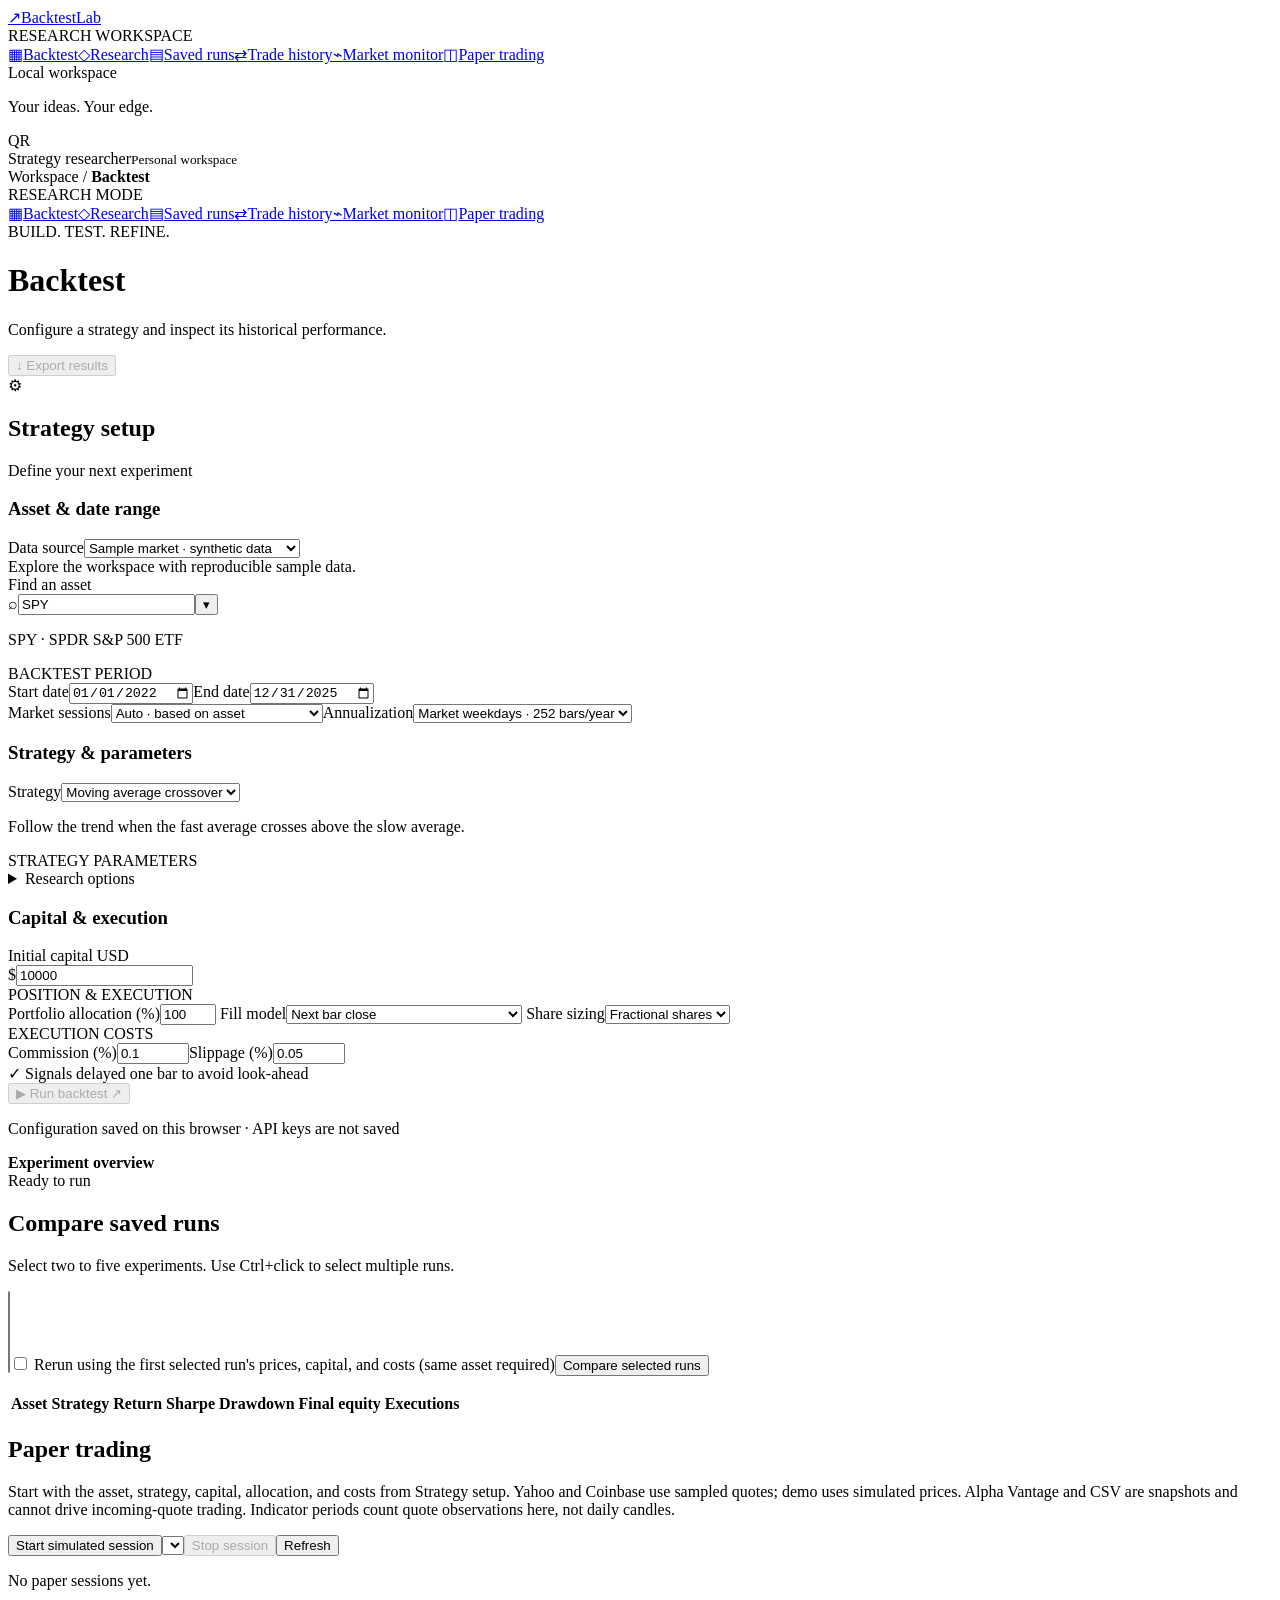
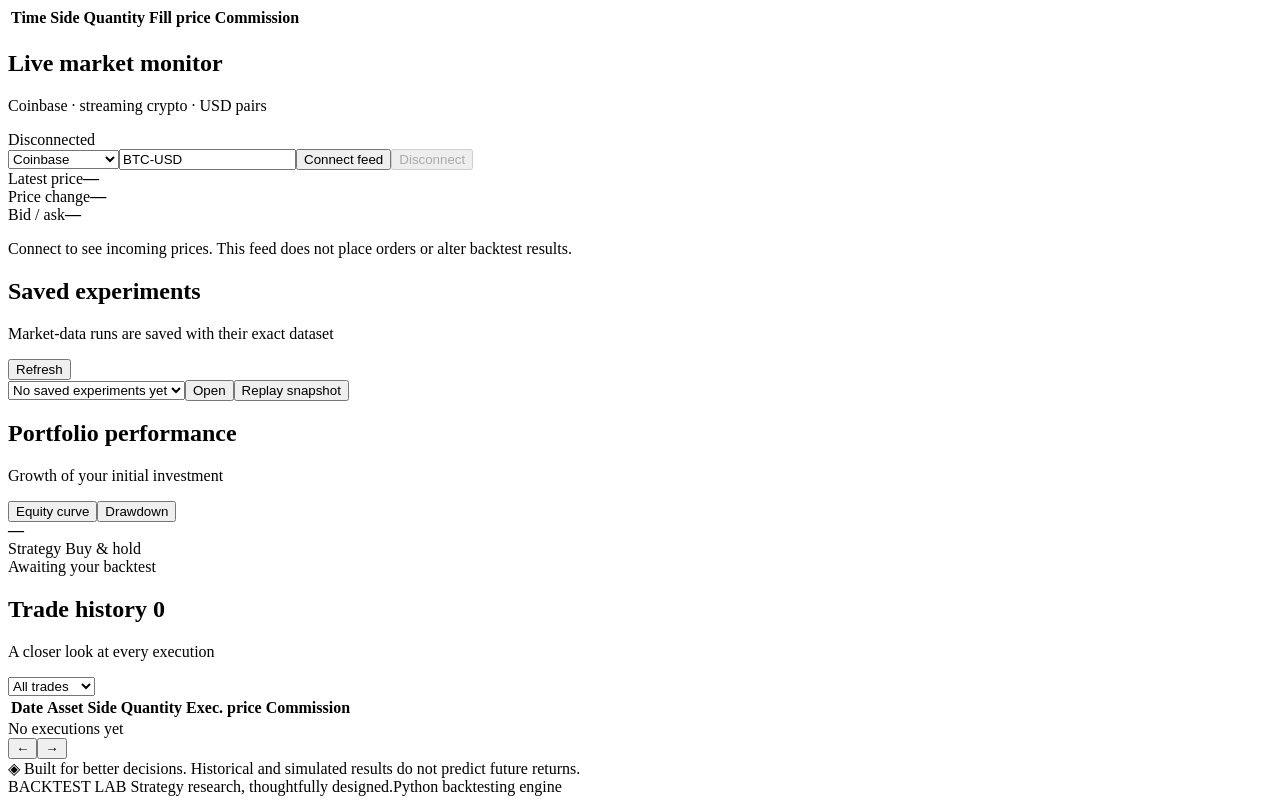
==== web/index.html @ a2100262 "Initial Backtesting Lab Project" ====
<!doctype html>
<html lang="en">
<head><meta charset="utf-8"><meta name="viewport" content="width=device-width,initial-scale=1"><title>Backtest Lab · Strategy workspace</title><link rel="stylesheet" href="/style.css"><script src="/live.js" defer></script><script src="/research-ui.js" defer></script><script src="/navigation.js" defer></script></head>
<body>
<aside class="sidebar"><a class="brand" href="/" aria-label="Backtest Lab home"><span class="brand-icon">↗</span>Backtest<span>Lab</span></a><div class="workspace-label">RESEARCH WORKSPACE</div><nav aria-label="Workspace pages"><a class="nav" href="#backtest" data-nav-page="backtest" aria-label="Backtest"><span aria-hidden="true">▦</span><span class="nav-label">Backtest</span></a><a class="nav" href="#research" data-nav-page="research" aria-label="Research"><span aria-hidden="true">◇</span><span class="nav-label">Research</span></a><a class="nav" href="#saved" data-nav-page="saved" aria-label="Saved runs"><span aria-hidden="true">▤</span><span class="nav-label">Saved runs</span></a><a class="nav" href="#trades" data-nav-page="trades" aria-label="Trade history"><span aria-hidden="true">⇄</span><span class="nav-label">Trade history</span></a><a class="nav" href="#monitor" data-nav-page="monitor" aria-label="Market monitor"><span aria-hidden="true">⌁</span><span class="nav-label">Market monitor</span></a><a class="nav" href="#paper" data-nav-page="paper" aria-label="Paper trading"><span aria-hidden="true">◫</span><span class="nav-label">Paper trading</span></a></nav><div class="sidebar-bottom"><div class="local-status"><i></i> Local workspace</div><p>Your ideas. Your edge.</p><div class="profile"><span class="avatar">QR</span><div>Strategy researcher<small>Personal workspace</small></div></div></div></aside>
<div class="app"><header class="topbar"><div>Workspace <span>/</span> <strong id="workspace-title">Backtest</strong></div><span class="pill">RESEARCH MODE</span></header>
<nav class="mobile-nav" aria-label="Mobile workspace pages"><a class="nav" href="#backtest" data-nav-page="backtest" aria-label="Backtest"><span aria-hidden="true">▦</span><span class="nav-label">Backtest</span></a><a class="nav" href="#research" data-nav-page="research" aria-label="Research"><span aria-hidden="true">◇</span><span class="nav-label">Research</span></a><a class="nav" href="#saved" data-nav-page="saved" aria-label="Saved runs"><span aria-hidden="true">▤</span><span class="nav-label">Saved runs</span></a><a class="nav" href="#trades" data-nav-page="trades" aria-label="Trade history"><span aria-hidden="true">⇄</span><span class="nav-label">Trade history</span></a><a class="nav" href="#monitor" data-nav-page="monitor" aria-label="Market monitor"><span aria-hidden="true">⌁</span><span class="nav-label">Market monitor</span></a><a class="nav" href="#paper" data-nav-page="paper" aria-label="Paper trading"><span aria-hidden="true">◫</span><span class="nav-label">Paper trading</span></a></nav><main id="overview"><div class="page-heading"><div><div class="eyebrow">BUILD. TEST. REFINE.</div><h1 id="page-title">Backtest</h1><p id="page-description">Configure a strategy and inspect its historical performance.</p></div><button class="button secondary" id="export" disabled><span>↓</span> Export results</button></div>
<div class="studio-grid"><section class="panel config" id="configuration"><div class="panel-heading"><div class="section-icon">⚙</div><div><h2>Strategy setup</h2><p>Define your next experiment</p></div></div>
<form id="config"><div class="setup-column"><h3 class="setup-heading">Asset & date range</h3>
<label>Data source<select name="source" id="source"><option value="demo">Sample market · synthetic data</option><option value="market">Yahoo Finance · equities &amp; ETFs</option><option value="coinbase">Coinbase · crypto</option><option value="alpha">Alpha Vantage · equities</option><option value="csv">CSV upload · your own data</option></select></label>
<div class="demo-note" id="source-note">Explore the workspace with reproducible sample data.</div>
<div id="alpha-settings" hidden>
<label>Alpha Vantage API key<input name="api_key" type="password" autocomplete="off" placeholder="API key or server environment variable" disabled></label>
<label>History depth<select name="outputsize" id="outputsize" disabled><option value="compact">Latest 100 bars · compact</option><option value="full">Full history · premium key</option></select></label>
<p class="strategy-description">Your key is used for this request and is not saved. <a href="https://www.alphavantage.co/support/#api-key" target="_blank" rel="noopener noreferrer">Get an API key ↗</a></p>
</div>
<div id="csv-settings" hidden><label>Daily prices CSV<input id="csv-file" type="file" accept=".csv,text/csv" disabled></label><p class="strategy-description">Date and Close are required. One row per day, up to 2 MB. Prices should be in USD.</p><button type="button" class="text-button" id="csv-template">↓ Download CSV example</button><p id="csv-status" class="strategy-description" role="status"></p></div>
<div class="asset-picker" id="asset-picker"><label for="asset-search">Find an asset</label><div class="input-icon"><span aria-hidden="true">⌕</span><input type="search" id="asset-search" value="SPY" placeholder="Search a name or symbol…" autocomplete="off" spellcheck="false" role="combobox" aria-autocomplete="list" aria-expanded="false" aria-controls="asset-options" aria-describedby="asset-selection" required><button type="button" id="asset-toggle" class="asset-toggle" aria-label="Browse assets" aria-controls="asset-options">▾</button></div><input type="hidden" name="ticker" id="ticker-input" value="SPY"><div id="asset-suggestions" class="asset-suggestions" hidden><div class="asset-search-heading" id="asset-search-heading">Browse assets</div><div id="asset-options" role="listbox" aria-label="Matching assets"></div><div id="asset-search-note" class="asset-search-note" role="status"></div></div><p id="asset-selection" class="strategy-description">SPY · SPDR S&P 500 ETF</p></div>
<div class="form-section">BACKTEST PERIOD</div><div class="field-row"><label>Start date<input type="date" name="start" value="2022-01-01" required></label><label>End date<input type="date" name="end" value="2025-12-31" required></label></div>
<label>Market sessions<select name="market_calendar"><option value="auto">Auto · based on asset</option><option value="us">US equities · exchange holidays</option><option value="continuous">Crypto · 24/7</option><option value="weekdays">Weekdays · holidays unverified</option></select></label><label>Annualization<select name="periods_per_year" id="calendar"><option value="252">Market weekdays · 252 bars/year</option><option value="365">Every day · 365 bars/year</option></select></label>
</div><div class="setup-column"><h3 class="setup-heading">Strategy & parameters</h3><label>Strategy<select name="strategy" id="strategy"><option value="ma">Moving average crossover</option><option value="ema">EMA crossover</option><option value="momentum">Momentum</option><option value="rsi">RSI mean reversion</option><option value="macd">MACD</option><option value="bollinger">Bollinger Bands</option><option value="donchian">Donchian breakout</option><option value="buyhold">Buy &amp; hold</option></select></label><p class="strategy-description" id="strategy-description">Follow the trend when the fast average crosses above the slow average.</p>
<div class="form-section">STRATEGY PARAMETERS</div><div id="parameters"></div><details class="setup-advanced"><summary>Research options</summary><label>Robustness analysis<select name="robustness_mode"><option value="none">Off</option><option value="enabled">Sensitivity + walk-forward</option></select></label><label>Sensitivity parameter<select id="sensitivity-parameter" name="sensitivity_parameter"><option value="fast">Fast window</option><option value="slow">Slow window</option></select><span id="sensitivity-hint" class="sensitivity-hint"></span></label><label>Walk-forward folds<input name="walk_folds" type="number" min="2" max="5" value="3"></label><details class="research-controls"><summary>Comparison & validation</summary><label>Compare with<select id="compare-mode" name="compare_mode"><option value="none">Selected strategy only</option><option value="all">All strategies + buy & hold</option></select></label><label>Validation<select id="holdout-mode" name="holdout_mode"><option value="none">Full period</option><option value="holdout">Chronological holdout</option></select></label><label>Training portion (%)<input name="train_percent" type="number" min="50" max="90" value="70"></label><p class="strategy-description">Parameters stay fixed. The test period starts independently in cash; its initial bars warm up the indicators.</p></details>
</details></div><div class="setup-column"><h3 class="setup-heading">Capital & execution</h3><label>Initial capital <span class="unit">USD</span><div class="input-icon"><span>$</span><input name="capital" type="number" min="1" step="any" value="10000" required></div></label><div class="form-section">POSITION & EXECUTION</div>
<label>Portfolio allocation (%)<input name="allocation" type="number" min="1" max="100" value="100" required></label>
<label>Fill model<select name="execution_price"><option value="Close">Next bar close</option><option value="Open">Next bar open · requires OHLC data</option></select></label>
<label>Share sizing<select name="share_mode"><option value="fractional">Fractional shares</option><option value="whole">Whole shares</option></select></label>
<div class="form-section">EXECUTION COSTS</div><div class="field-row"><label>Commission (%)<input name="commission" type="number" value="0.1" min="0" max="10" step="0.01" required></label><label>Slippage (%)<input name="slippage" type="number" value="0.05" min="0" max="10" step="0.01" required></label></div></div><div class="setup-actions"><div class="execution-note"><span>✓</span> Signals delayed one bar to avoid look-ahead</div><button class="button primary" type="submit" id="run" disabled><span>▶</span> Run backtest <span>↗</span></button><p id="save-status" class="save-status" role="status">Configuration saved on this browser · API keys are not saved</p><p id="error" role="alert" hidden></p></div></form></section>
<div class="results"><div class="results-heading"><div><span class="live-dot"></span> <strong id="result-title">Experiment overview</strong><span id="result-period"></span></div><span class="badge" id="result-status" role="status">Ready to run</span></div><div class="metrics" id="metrics"></div>
<div id="result-warnings" class="result-warnings" role="status" hidden></div>
<div id="research-actions" class="research-actions" hidden><p id="research-context" class="strategy-description"></p><div class="saved-controls"><button id="research-run" class="button primary" type="button">Run selected analyses</button><a href="#backtest" class="button secondary">Change asset or strategy</a></div><p id="research-status" role="status" class="strategy-description">Choose at least one analysis above, then run it.</p></div>
<section class="panel research-panel" id="robustness-panel" hidden><h2>Strategy robustness</h2><p id="robustness-description" class="strategy-description"></p><h3 id="sensitivity-title">Parameter sensitivity</h3><div id="sensitivity-chart" aria-label="Parameter sensitivity returns"></div><div class="table-wrap"><table><thead><tr><th>Parameter value</th><th>Return</th><th>Sharpe</th><th>Drawdown</th></tr></thead><tbody id="sensitivity-body"></tbody></table></div><h3>Walk-forward tests</h3><div class="table-wrap"><table><thead><tr><th>Fold</th><th>Training dates</th><th>Test dates</th><th>Selected value</th><th>Training return</th><th>Test return</th><th>Test drawdown</th></tr></thead><tbody id="walk-body"></tbody></table></div></section>
<section id="saved-comparison-panel" class="panel research-panel"><h2>Compare saved runs</h2><p class="strategy-description">Select two to five experiments. Use Ctrl+click to select multiple runs.</p><select id="compare-saved" multiple size="5" aria-label="Experiments to compare"></select><label class="checkbox-label"><input id="compare-harmonize" type="checkbox"> Rerun using the first selected run's prices, capital, and costs (same asset required)</label><button id="compare-saved-run" class="button secondary" type="button">Compare selected runs</button><p id="saved-comparison-note" role="status" class="strategy-description"></p><div class="table-wrap"><table><thead><tr><th>Asset</th><th>Strategy</th><th>Return</th><th>Sharpe</th><th>Drawdown</th><th>Final equity</th><th>Executions</th></tr></thead><tbody id="saved-comparison-body"></tbody></table></div></section>
<section id="paper-trading-panel" class="panel research-panel"><h2>Paper trading</h2><p class="strategy-description">Start with the asset, strategy, capital, allocation, and costs from Strategy setup. Yahoo and Coinbase use sampled quotes; demo uses simulated prices. Alpha Vantage and CSV are snapshots and cannot drive incoming-quote trading. Indicator periods count quote observations here, not daily candles.</p><div class="saved-controls"><button id="paper-start" class="button secondary" type="button">Start simulated session</button><select id="paper-session" aria-label="Paper session"></select><button id="paper-stop" class="button secondary" type="button" disabled>Stop session</button><button id="paper-refresh" class="text-button" type="button">Refresh</button></div><p id="paper-value" class="strategy-description"></p><p id="paper-note" class="strategy-description" role="status">No paper sessions yet.</p><div class="table-wrap"><table><thead><tr><th>Time</th><th>Side</th><th>Quantity</th><th>Fill price</th><th>Commission</th></tr></thead><tbody id="paper-trades"></tbody></table></div></section>
<section id="market-monitor-panel" class="panel research-panel live-panel"><div class="chart-heading"><div><h2>Live market monitor</h2><p id="live-description">Coinbase · streaming crypto · USD pairs</p></div><span id="live-status" class="badge" role="status">Disconnected</span></div><div class="saved-controls"><select id="live-source" aria-label="Monitor data source"><option value="coinbase">Coinbase</option><option value="market">Yahoo Finance</option><option value="alpha">Alpha Vantage</option><option value="csv">CSV upload</option><option value="demo">Sample data</option></select><input id="live-pair" value="BTC-USD" maxlength="20" aria-label="Monitor asset symbol"><button id="live-connect" type="button" class="button secondary">Connect feed</button><button id="live-disconnect" type="button" class="text-button" disabled>Disconnect</button></div><div class="analysis-stats"><div>Latest price<strong id="live-price">—</strong></div><div>Price change<strong id="live-change">—</strong></div><div>Bid / ask<strong id="live-spread">—</strong></div></div><div id="live-chart" class="live-chart"></div><p id="live-updated" class="strategy-description">Connect to see incoming prices. This feed does not place orders or alter backtest results.</p></section>
<button id="cancel-run" type="button" class="button secondary" hidden>Cancel backtest</button>
<section id="saved-runs-panel" class="panel research-panel"><div class="chart-heading"><div><h2>Saved experiments</h2><p>Market-data runs are saved with their exact dataset</p></div><button id="refresh-history" class="text-button" type="button">Refresh</button></div><div class="saved-controls"><select id="saved-experiment" aria-label="Saved experiment"><option value="">No saved experiments yet</option></select><button id="load-experiment" class="button secondary" type="button">Open</button><button id="replay-experiment" class="button secondary" type="button">Replay snapshot</button></div><p id="history-status" class="strategy-description" role="status"></p></section>
<section class="panel research-panel" id="trade-analysis" hidden><h2>Completed-trade analysis</h2><div id="trade-statistics" class="analysis-stats"></div><p class="strategy-description">Net profit includes execution slippage and both commissions. Open positions are excluded from win rate.</p><div class="table-wrap"><table><thead><tr><th>Entry</th><th>Exit</th><th>Quantity</th><th>Net P&L</th><th>Return</th><th>Days held</th></tr></thead><tbody id="completed-body"></tbody></table></div></section>
<section class="panel research-panel" id="comparison-panel" hidden><h2>Strategy comparison</h2><p class="strategy-description">Same prices, capital, costs, and fill model. Other strategies use their default parameters.</p><div class="table-wrap"><table><thead><tr><th>Strategy</th><th>Return</th><th>Sharpe</th><th>Max drawdown</th><th>Executions</th></tr></thead><tbody id="comparison-body"></tbody></table></div></section>
<section class="panel research-panel" id="holdout-panel" hidden><h2>Out-of-sample validation</h2><p id="holdout-description" class="strategy-description"></p><div class="table-wrap"><table><thead><tr><th>Period</th><th>Dates</th><th>Bars</th><th>Return</th><th>Sharpe</th></tr></thead><tbody id="holdout-body"></tbody></table></div></section>
<section class="panel chart-panel"><div class="chart-heading"><div><h2>Portfolio performance</h2><p>Growth of your initial investment</p></div><div class="segmented" aria-label="Chart view"><button class="selected" data-view="equity" aria-pressed="true">Equity curve</button><button data-view="drawdown" aria-pressed="false">Drawdown</button></div></div><div class="chart-summary"><strong id="final-value">—</strong><span id="return-chip"></span></div><div class="chart-wrap" id="chart" aria-label="Portfolio performance chart"></div><div id="chart-tooltip" hidden></div><div class="chart-footer"><div class="legend"><span><i class="strategy-line"></i> Strategy</span><span id="benchmark-legend"><i class="benchmark-line"></i> Buy & hold</span></div><span id="data-label">Awaiting your backtest</span></div></section>
<section class="panel trades-panel" id="trades"><div class="chart-heading"><div><h2>Trade history <span class="count" id="trade-count">0</span></h2><p>A closer look at every execution</p></div><select id="trade-filter" aria-label="Filter trades"><option value="all">All trades</option><option value="Buy">Buy orders</option><option value="Sell">Sell orders</option></select></div><div class="table-wrap"><table><thead><tr><th>Date</th><th>Asset</th><th>Side</th><th>Quantity</th><th>Exec. price</th><th>Commission</th></tr></thead><tbody id="trade-body"></tbody></table></div><div class="table-footer"><span id="trade-range">No executions yet</span><div><button id="prev" aria-label="Previous trade page">←</button><button id="next" aria-label="Next trade page">→</button></div></div></section>
<div class="bottom-note"><span>◈</span> Built for better decisions. Historical and simulated results do not predict future returns.</div></div></div></main><footer>BACKTEST LAB <span>Strategy research, thoughtfully designed.</span><span>Python backtesting engine</span></footer></div><script id="dashboard-catalog" type="application/json">{"sources": [{"id": "demo", "name": "Sample market \u00b7 synthetic data", "note": "Reproducible sample data for exploring strategies.", "example": "SPY"}, {"id": "market", "name": "Yahoo Finance \u00b7 equities & ETFs", "note": "Adjusted daily prices. Try SPY, AAPL, MSFT, or BTC-USD. Internet required.", "example": "SPY"}, {"id": "coinbase", "name": "Coinbase \u00b7 crypto", "note": "Daily crypto candles. Use a USD pair such as BTC-USD or ETH-USD. Internet required.", "example": "BTC-USD"}, {"id": "alpha", "name": "Alpha Vantage \u00b7 equities", "note": "Raw daily prices. API key required; full history requires a premium key. Compact returns the latest 100 bars.", "example": "IBM"}, {"id": "csv", "name": "CSV upload \u00b7 your own data", "note": "Upload daily data with Date and Close columns. Optional: Open, High, Low, Volume. No download needed.", "example": "CUSTOM"}], "assets": [{"symbol": "SPY", "name": "SPDR S&P 500 ETF", "type": "ETF"}, {"symbol": "QQQ", "name": "Invesco Nasdaq-100 ETF", "type": "ETF"}, {"symbol": "VTI", "name": "Vanguard Total Stock Market ETF", "type": "ETF"}, {"symbol": "VOO", "name": "Vanguard S&P 500 ETF", "type": "ETF"}, {"symbol": "IWM", "name": "iShares Russell 2000 ETF", "type": "ETF"}, {"symbol": "DIA", "name": "SPDR Dow Jones Industrial Average ETF", "type": "ETF"}, {"symbol": "GLD", "name": "SPDR Gold Shares", "type": "ETF"}, {"symbol": "TLT", "name": "iShares 20+ Year Treasury Bond ETF", "type": "ETF"}, {"symbol": "AAPL", "name": "Apple", "type": "Stock"}, {"symbol": "MSFT", "name": "Microsoft", "type": "Stock"}, {"symbol": "GOOGL", "name": "Alphabet / Google", "type": "Stock"}, {"symbol": "AMZN", "name": "Amazon", "type": "Stock"}, {"symbol": "NVDA", "name": "NVIDIA", "type": "Stock"}, {"symbol": "TSLA", "name": "Tesla", "type": "Stock"}, {"symbol": "META", "name": "Meta / Facebook", "type": "Stock"}, {"symbol": "NFLX", "name": "Netflix", "type": "Stock"}, {"symbol": "AMD", "name": "Advanced Micro Devices", "type": "Stock"}, {"symbol": "INTC", "name": "Intel", "type": "Stock"}, {"symbol": "CSCO", "name": "Cisco Systems", "type": "Stock"}, {"symbol": "IBM", "name": "IBM", "type": "Stock"}, {"symbol": "ORCL", "name": "Oracle", "type": "Stock"}, {"symbol": "ADBE", "name": "Adobe", "type": "Stock"}, {"symbol": "JPM", "name": "JPMorgan Chase", "type": "Stock"}, {"symbol": "BAC", "name": "Bank of America", "type": "Stock"}, {"symbol": "V", "name": "Visa", "type": "Stock"}, {"symbol": "MA", "name": "Mastercard", "type": "Stock"}, {"symbol": "WMT", "name": "Walmart", "type": "Stock"}, {"symbol": "COST", "name": "Costco", "type": "Stock"}, {"symbol": "KO", "name": "Coca-Cola", "type": "Stock"}, {"symbol": "PEP", "name": "PepsiCo", "type": "Stock"}, {"symbol": "JNJ", "name": "Johnson & Johnson", "type": "Stock"}, {"symbol": "PG", "name": "Procter & Gamble", "type": "Stock"}, {"symbol": "XOM", "name": "Exxon Mobil", "type": "Stock"}, {"symbol": "CVX", "name": "Chevron", "type": "Stock"}, {"symbol": "DIS", "name": "Walt Disney", "type": "Stock"}, {"symbol": "F", "name": "Ford Motor", "type": "Stock"}, {"symbol": "BTC-USD", "name": "Bitcoin", "type": "Crypto"}, {"symbol": "ETH-USD", "name": "Ethereum", "type": "Crypto"}, {"symbol": "SOL-USD", "name": "Solana", "type": "Crypto"}, {"symbol": "ADA-USD", "name": "Cardano", "type": "Crypto"}, {"symbol": "DOGE-USD", "name": "Dogecoin", "type": "Crypto"}, {"symbol": "LINK-USD", "name": "Chainlink", "type": "Crypto"}, {"symbol": "AVAX-USD", "name": "Avalanche", "type": "Crypto"}, {"symbol": "LTC-USD", "name": "Litecoin", "type": "Crypto"}], "strategies": [{"id": "ma", "name": "Moving average crossover", "description": "Hold while the fast simple average is above the slow average.", "parameters": [{"name": "fast", "label": "Fast window", "default": 20, "min": 1, "max": 5000, "step": 1}, {"name": "slow", "label": "Slow window", "default": 50, "min": 1, "max": 5000, "step": 1}]}, {"id": "ema", "name": "EMA crossover", "description": "Follow trends with exponential averages that give recent prices more weight.", "parameters": [{"name": "fast", "label": "Fast window", "default": 12, "min": 1, "max": 5000, "step": 1}, {"name": "slow", "label": "Slow window", "default": 26, "min": 1, "max": 5000, "step": 1}]}, {"id": "momentum", "name": "Momentum", "description": "Hold when the return over the lookback window is positive.", "parameters": [{"name": "lookback", "label": "Lookback (bars)", "default": 60, "min": 1, "max": 5000, "step": 1}]}, {"id": "rsi", "name": "RSI mean reversion", "description": "Buy below the oversold level, hold, then exit above the overbought level.", "parameters": [{"name": "period", "label": "RSI period", "default": 14, "min": 1, "max": 5000, "step": 1}, {"name": "oversold", "label": "Oversold", "default": 30, "min": 1, "max": 99, "step": 0.1}, {"name": "overbought", "label": "Overbought", "default": 70, "min": 1, "max": 99, "step": 0.1}]}, {"id": "macd", "name": "MACD", "description": "Hold while the MACD line is above its signal average.", "parameters": [{"name": "fast", "label": "Fast EMA", "default": 12, "min": 1, "max": 5000, "step": 1}, {"name": "slow", "label": "Slow EMA", "default": 26, "min": 1, "max": 5000, "step": 1}, {"name": "signal_period", "label": "Signal period", "default": 9, "min": 1, "max": 5000, "step": 1}]}, {"id": "bollinger", "name": "Bollinger Bands", "description": "Buy below the lower band and exit when price recovers to the rolling mean.", "parameters": [{"name": "period", "label": "Band period", "default": 20, "min": 2, "max": 5000, "step": 1}, {"name": "std_dev", "label": "Std. deviations", "default": 2, "min": 0.1, "max": 10, "step": 0.1}]}, {"id": "donchian", "name": "Donchian breakout", "description": "Buy above the prior closing-price channel; exit below the shorter low channel.", "parameters": [{"name": "entry_period", "label": "Entry window", "default": 20, "min": 2, "max": 5000, "step": 1}, {"name": "exit_period", "label": "Exit window", "default": 10, "min": 1, "max": 5000, "step": 1}]}, {"id": "buyhold", "name": "Buy & hold", "description": "Invest on the first executable bar and hold through the test period.", "parameters": []}]}</script><script src="/app.js"></script></body></html>
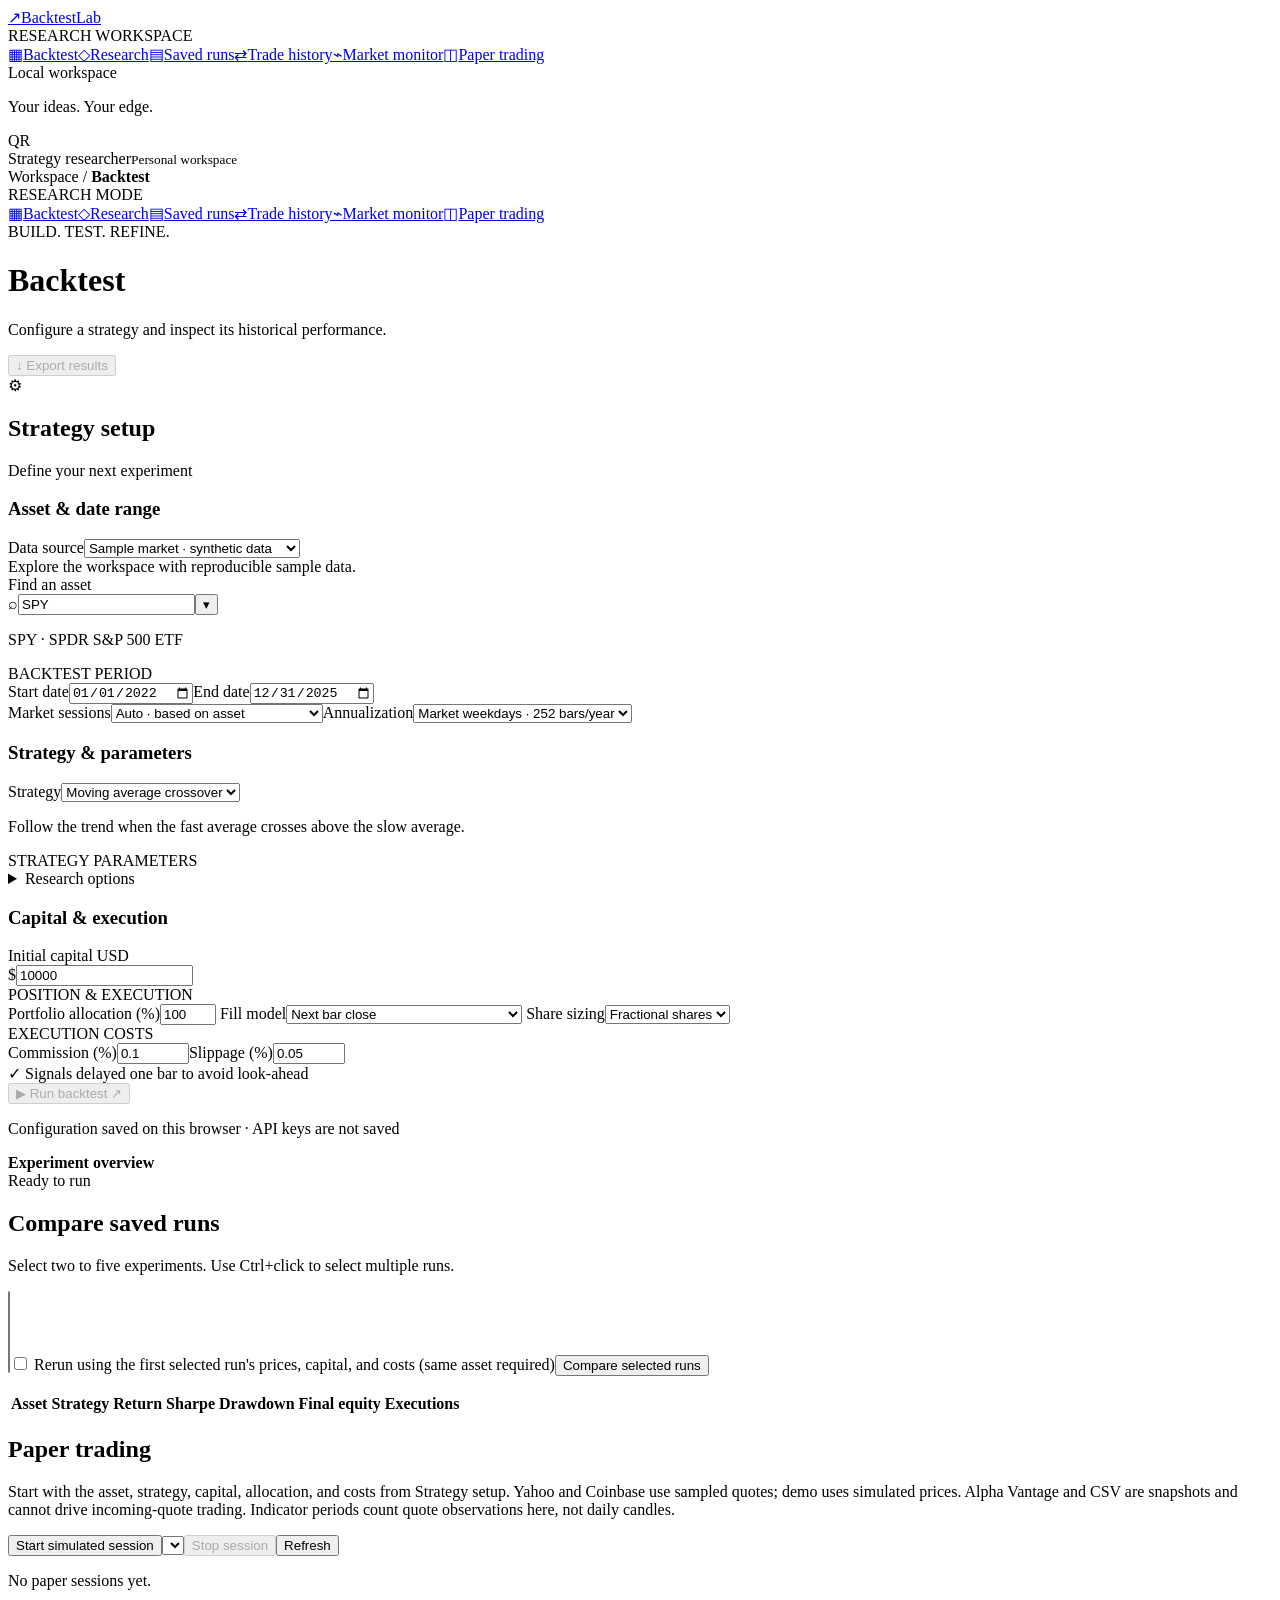
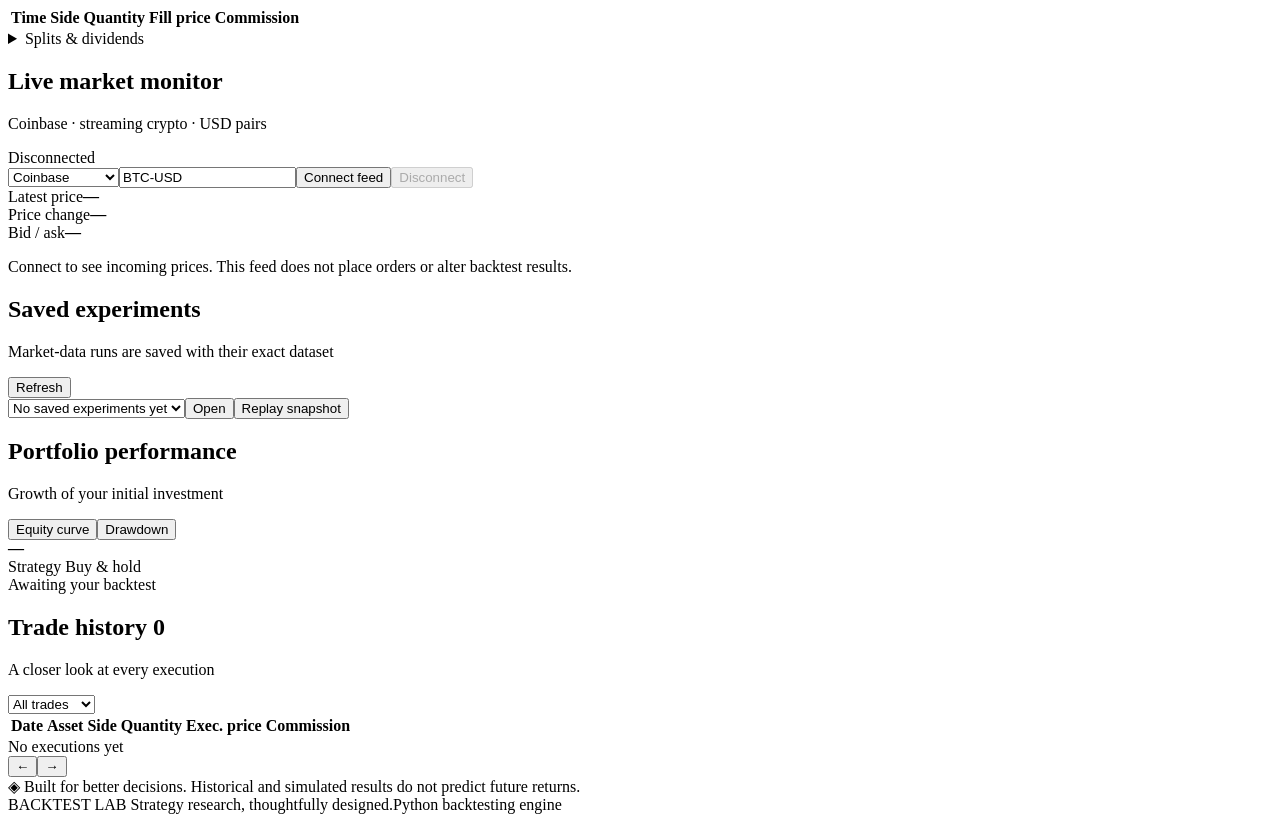
==== commit f2145302: "Added split and dividend handling to paper trading" ====
--- a/web/index.html
+++ b/web/index.html
@@ -1,4 +1,5 @@
 <!doctype html>
+<!-- Provide the dashboard structure, controls, and offline asset and strategy catalog. -->
 <html lang="en">
 <head><meta charset="utf-8"><meta name="viewport" content="width=device-width,initial-scale=1"><title>Backtest Lab · Strategy workspace</title><link rel="stylesheet" href="/style.css"><script src="/live.js" defer></script><script src="/research-ui.js" defer></script><script src="/navigation.js" defer></script></head>
 <body>
@@ -30,7 +31,7 @@
 <div id="research-actions" class="research-actions" hidden><p id="research-context" class="strategy-description"></p><div class="saved-controls"><button id="research-run" class="button primary" type="button">Run selected analyses</button><a href="#backtest" class="button secondary">Change asset or strategy</a></div><p id="research-status" role="status" class="strategy-description">Choose at least one analysis above, then run it.</p></div>
 <section class="panel research-panel" id="robustness-panel" hidden><h2>Strategy robustness</h2><p id="robustness-description" class="strategy-description"></p><h3 id="sensitivity-title">Parameter sensitivity</h3><div id="sensitivity-chart" aria-label="Parameter sensitivity returns"></div><div class="table-wrap"><table><thead><tr><th>Parameter value</th><th>Return</th><th>Sharpe</th><th>Drawdown</th></tr></thead><tbody id="sensitivity-body"></tbody></table></div><h3>Walk-forward tests</h3><div class="table-wrap"><table><thead><tr><th>Fold</th><th>Training dates</th><th>Test dates</th><th>Selected value</th><th>Training return</th><th>Test return</th><th>Test drawdown</th></tr></thead><tbody id="walk-body"></tbody></table></div></section>
 <section id="saved-comparison-panel" class="panel research-panel"><h2>Compare saved runs</h2><p class="strategy-description">Select two to five experiments. Use Ctrl+click to select multiple runs.</p><select id="compare-saved" multiple size="5" aria-label="Experiments to compare"></select><label class="checkbox-label"><input id="compare-harmonize" type="checkbox"> Rerun using the first selected run's prices, capital, and costs (same asset required)</label><button id="compare-saved-run" class="button secondary" type="button">Compare selected runs</button><p id="saved-comparison-note" role="status" class="strategy-description"></p><div class="table-wrap"><table><thead><tr><th>Asset</th><th>Strategy</th><th>Return</th><th>Sharpe</th><th>Drawdown</th><th>Final equity</th><th>Executions</th></tr></thead><tbody id="saved-comparison-body"></tbody></table></div></section>
-<section id="paper-trading-panel" class="panel research-panel"><h2>Paper trading</h2><p class="strategy-description">Start with the asset, strategy, capital, allocation, and costs from Strategy setup. Yahoo and Coinbase use sampled quotes; demo uses simulated prices. Alpha Vantage and CSV are snapshots and cannot drive incoming-quote trading. Indicator periods count quote observations here, not daily candles.</p><div class="saved-controls"><button id="paper-start" class="button secondary" type="button">Start simulated session</button><select id="paper-session" aria-label="Paper session"></select><button id="paper-stop" class="button secondary" type="button" disabled>Stop session</button><button id="paper-refresh" class="text-button" type="button">Refresh</button></div><p id="paper-value" class="strategy-description"></p><p id="paper-note" class="strategy-description" role="status">No paper sessions yet.</p><div class="table-wrap"><table><thead><tr><th>Time</th><th>Side</th><th>Quantity</th><th>Fill price</th><th>Commission</th></tr></thead><tbody id="paper-trades"></tbody></table></div></section>
+<section id="paper-trading-panel" class="panel research-panel"><h2>Paper trading</h2><p class="strategy-description">Start with the asset, strategy, capital, allocation, and costs from Strategy setup. Yahoo and Coinbase use sampled quotes; demo uses simulated prices. Alpha Vantage and CSV are snapshots and cannot drive incoming-quote trading. Indicator periods count quote observations here, not daily candles.</p><div class="saved-controls"><button id="paper-start" class="button secondary" type="button">Start simulated session</button><select id="paper-session" aria-label="Paper session"></select><button id="paper-stop" class="button secondary" type="button" disabled>Stop session</button><button id="paper-refresh" class="text-button" type="button">Refresh</button></div><p id="paper-value" class="strategy-description"></p><p id="paper-note" class="strategy-description" role="status">No paper sessions yet.</p><div class="table-wrap"><table><thead><tr><th>Time</th><th>Side</th><th>Quantity</th><th>Fill price</th><th>Commission</th></tr></thead><tbody id="paper-trades"></tbody></table></div><details class="paper-actions"><summary>Splits &amp; dividends</summary><p class="strategy-description">Yahoo dividends use simulated ex-date cash credits, not broker payment dates. Splits adjust shares and indicator prices; fractional reverse-split entitlements are retained.</p><div class="table-wrap"><table><thead><tr><th>Effective</th><th>Event</th><th>Ratio / amount</th><th>Shares before</th><th>Shares after</th><th>Cash credit</th><th>Model</th></tr></thead><tbody id="paper-actions-body"></tbody></table></div></details></section>
 <section id="market-monitor-panel" class="panel research-panel live-panel"><div class="chart-heading"><div><h2>Live market monitor</h2><p id="live-description">Coinbase · streaming crypto · USD pairs</p></div><span id="live-status" class="badge" role="status">Disconnected</span></div><div class="saved-controls"><select id="live-source" aria-label="Monitor data source"><option value="coinbase">Coinbase</option><option value="market">Yahoo Finance</option><option value="alpha">Alpha Vantage</option><option value="csv">CSV upload</option><option value="demo">Sample data</option></select><input id="live-pair" value="BTC-USD" maxlength="20" aria-label="Monitor asset symbol"><button id="live-connect" type="button" class="button secondary">Connect feed</button><button id="live-disconnect" type="button" class="text-button" disabled>Disconnect</button></div><div class="analysis-stats"><div>Latest price<strong id="live-price">—</strong></div><div>Price change<strong id="live-change">—</strong></div><div>Bid / ask<strong id="live-spread">—</strong></div></div><div id="live-chart" class="live-chart"></div><p id="live-updated" class="strategy-description">Connect to see incoming prices. This feed does not place orders or alter backtest results.</p></section>
 <button id="cancel-run" type="button" class="button secondary" hidden>Cancel backtest</button>
 <section id="saved-runs-panel" class="panel research-panel"><div class="chart-heading"><div><h2>Saved experiments</h2><p>Market-data runs are saved with their exact dataset</p></div><button id="refresh-history" class="text-button" type="button">Refresh</button></div><div class="saved-controls"><select id="saved-experiment" aria-label="Saved experiment"><option value="">No saved experiments yet</option></select><button id="load-experiment" class="button secondary" type="button">Open</button><button id="replay-experiment" class="button secondary" type="button">Replay snapshot</button></div><p id="history-status" class="strategy-description" role="status"></p></section>
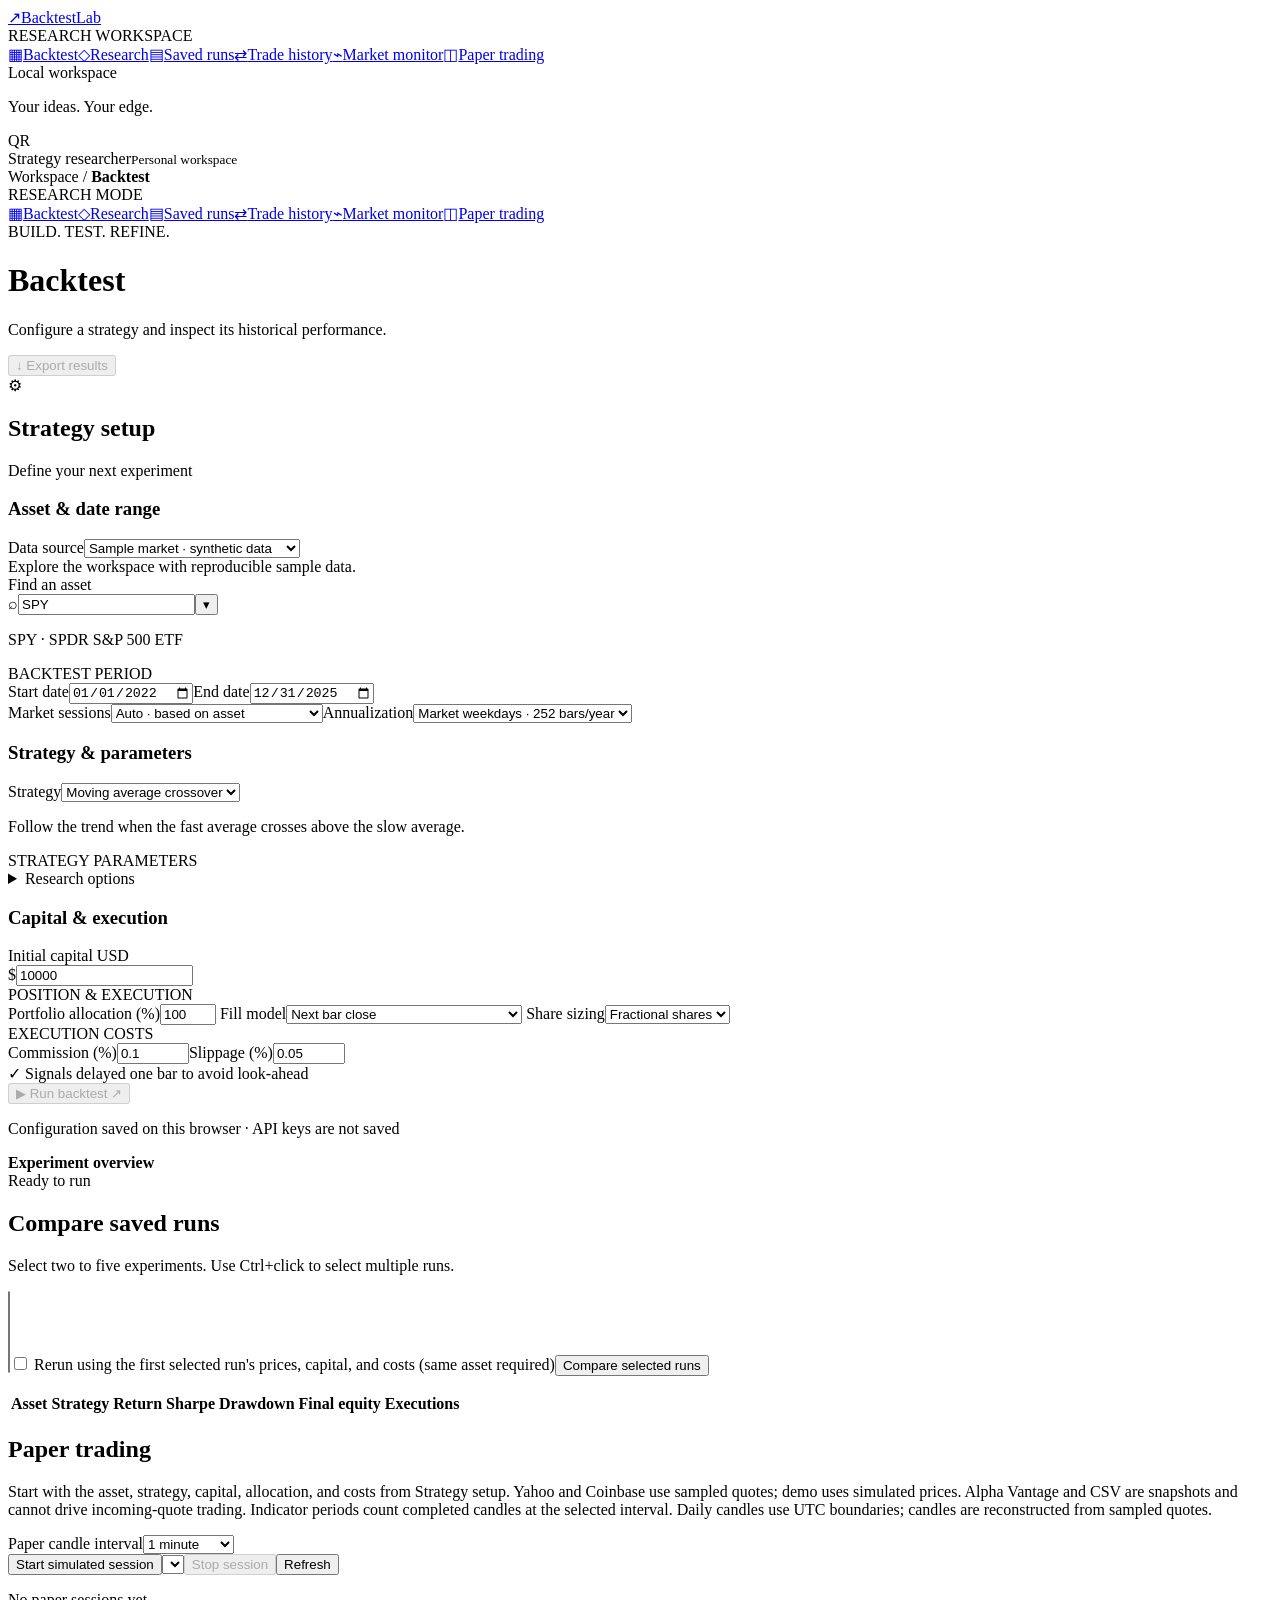
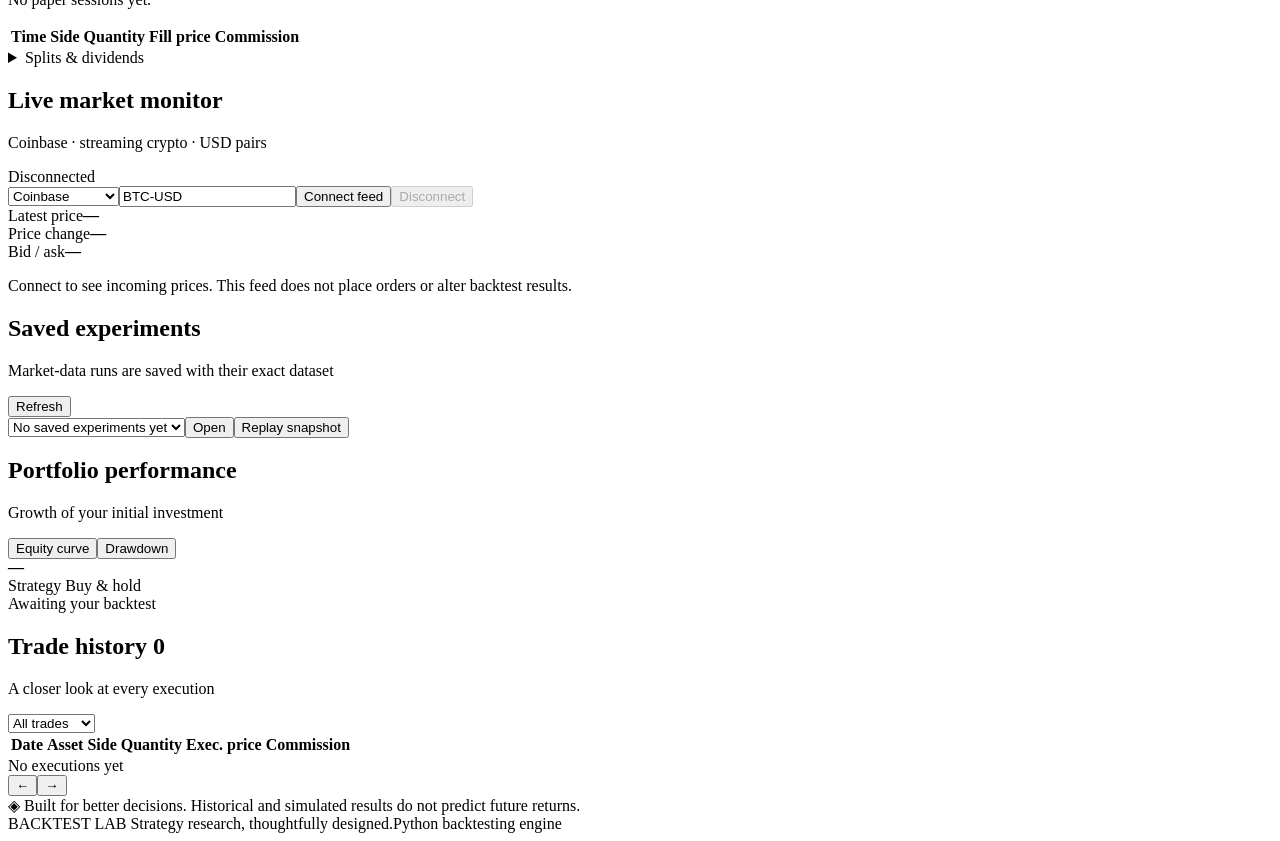
==== commit 741f7b63: "Added login information and hosting" ====
--- a/web/index.html
+++ b/web/index.html
@@ -31,7 +31,7 @@
 <div id="research-actions" class="research-actions" hidden><p id="research-context" class="strategy-description"></p><div class="saved-controls"><button id="research-run" class="button primary" type="button">Run selected analyses</button><a href="#backtest" class="button secondary">Change asset or strategy</a></div><p id="research-status" role="status" class="strategy-description">Choose at least one analysis above, then run it.</p></div>
 <section class="panel research-panel" id="robustness-panel" hidden><h2>Strategy robustness</h2><p id="robustness-description" class="strategy-description"></p><h3 id="sensitivity-title">Parameter sensitivity</h3><div id="sensitivity-chart" aria-label="Parameter sensitivity returns"></div><div class="table-wrap"><table><thead><tr><th>Parameter value</th><th>Return</th><th>Sharpe</th><th>Drawdown</th></tr></thead><tbody id="sensitivity-body"></tbody></table></div><h3>Walk-forward tests</h3><div class="table-wrap"><table><thead><tr><th>Fold</th><th>Training dates</th><th>Test dates</th><th>Selected value</th><th>Training return</th><th>Test return</th><th>Test drawdown</th></tr></thead><tbody id="walk-body"></tbody></table></div></section>
 <section id="saved-comparison-panel" class="panel research-panel"><h2>Compare saved runs</h2><p class="strategy-description">Select two to five experiments. Use Ctrl+click to select multiple runs.</p><select id="compare-saved" multiple size="5" aria-label="Experiments to compare"></select><label class="checkbox-label"><input id="compare-harmonize" type="checkbox"> Rerun using the first selected run's prices, capital, and costs (same asset required)</label><button id="compare-saved-run" class="button secondary" type="button">Compare selected runs</button><p id="saved-comparison-note" role="status" class="strategy-description"></p><div class="table-wrap"><table><thead><tr><th>Asset</th><th>Strategy</th><th>Return</th><th>Sharpe</th><th>Drawdown</th><th>Final equity</th><th>Executions</th></tr></thead><tbody id="saved-comparison-body"></tbody></table></div></section>
-<section id="paper-trading-panel" class="panel research-panel"><h2>Paper trading</h2><p class="strategy-description">Start with the asset, strategy, capital, allocation, and costs from Strategy setup. Yahoo and Coinbase use sampled quotes; demo uses simulated prices. Alpha Vantage and CSV are snapshots and cannot drive incoming-quote trading. Indicator periods count quote observations here, not daily candles.</p><div class="saved-controls"><button id="paper-start" class="button secondary" type="button">Start simulated session</button><select id="paper-session" aria-label="Paper session"></select><button id="paper-stop" class="button secondary" type="button" disabled>Stop session</button><button id="paper-refresh" class="text-button" type="button">Refresh</button></div><p id="paper-value" class="strategy-description"></p><p id="paper-note" class="strategy-description" role="status">No paper sessions yet.</p><div class="table-wrap"><table><thead><tr><th>Time</th><th>Side</th><th>Quantity</th><th>Fill price</th><th>Commission</th></tr></thead><tbody id="paper-trades"></tbody></table></div><details class="paper-actions"><summary>Splits &amp; dividends</summary><p class="strategy-description">Yahoo dividends use simulated ex-date cash credits, not broker payment dates. Splits adjust shares and indicator prices; fractional reverse-split entitlements are retained.</p><div class="table-wrap"><table><thead><tr><th>Effective</th><th>Event</th><th>Ratio / amount</th><th>Shares before</th><th>Shares after</th><th>Cash credit</th><th>Model</th></tr></thead><tbody id="paper-actions-body"></tbody></table></div></details></section>
+<section id="paper-trading-panel" class="panel research-panel"><h2>Paper trading</h2><p class="strategy-description">Start with the asset, strategy, capital, allocation, and costs from Strategy setup. Yahoo and Coinbase use sampled quotes; demo uses simulated prices. Alpha Vantage and CSV are snapshots and cannot drive incoming-quote trading. Indicator periods count completed candles at the selected interval. Daily candles use UTC boundaries; candles are reconstructed from sampled quotes.</p><label>Paper candle interval<select id="paper-interval"><option value="1m">1 minute</option><option value="5m">5 minutes</option><option value="1d">Daily · UTC</option></select></label><div class="saved-controls"><button id="paper-start" class="button secondary" type="button">Start simulated session</button><select id="paper-session" aria-label="Paper session"></select><button id="paper-stop" class="button secondary" type="button" disabled>Stop session</button><button id="paper-refresh" class="text-button" type="button">Refresh</button></div><p id="paper-value" class="strategy-description"></p><p id="paper-note" class="strategy-description" role="status">No paper sessions yet.</p><div class="table-wrap"><table><thead><tr><th>Time</th><th>Side</th><th>Quantity</th><th>Fill price</th><th>Commission</th></tr></thead><tbody id="paper-trades"></tbody></table></div><details class="paper-actions"><summary>Splits &amp; dividends</summary><p class="strategy-description">Yahoo dividends use simulated ex-date cash credits, not broker payment dates. Splits adjust shares and indicator prices; fractional reverse-split entitlements are retained.</p><div class="table-wrap"><table><thead><tr><th>Effective</th><th>Event</th><th>Ratio / amount</th><th>Shares before</th><th>Shares after</th><th>Cash credit</th><th>Model</th></tr></thead><tbody id="paper-actions-body"></tbody></table></div></details></section>
 <section id="market-monitor-panel" class="panel research-panel live-panel"><div class="chart-heading"><div><h2>Live market monitor</h2><p id="live-description">Coinbase · streaming crypto · USD pairs</p></div><span id="live-status" class="badge" role="status">Disconnected</span></div><div class="saved-controls"><select id="live-source" aria-label="Monitor data source"><option value="coinbase">Coinbase</option><option value="market">Yahoo Finance</option><option value="alpha">Alpha Vantage</option><option value="csv">CSV upload</option><option value="demo">Sample data</option></select><input id="live-pair" value="BTC-USD" maxlength="20" aria-label="Monitor asset symbol"><button id="live-connect" type="button" class="button secondary">Connect feed</button><button id="live-disconnect" type="button" class="text-button" disabled>Disconnect</button></div><div class="analysis-stats"><div>Latest price<strong id="live-price">—</strong></div><div>Price change<strong id="live-change">—</strong></div><div>Bid / ask<strong id="live-spread">—</strong></div></div><div id="live-chart" class="live-chart"></div><p id="live-updated" class="strategy-description">Connect to see incoming prices. This feed does not place orders or alter backtest results.</p></section>
 <button id="cancel-run" type="button" class="button secondary" hidden>Cancel backtest</button>
 <section id="saved-runs-panel" class="panel research-panel"><div class="chart-heading"><div><h2>Saved experiments</h2><p>Market-data runs are saved with their exact dataset</p></div><button id="refresh-history" class="text-button" type="button">Refresh</button></div><div class="saved-controls"><select id="saved-experiment" aria-label="Saved experiment"><option value="">No saved experiments yet</option></select><button id="load-experiment" class="button secondary" type="button">Open</button><button id="replay-experiment" class="button secondary" type="button">Replay snapshot</button></div><p id="history-status" class="strategy-description" role="status"></p></section>
